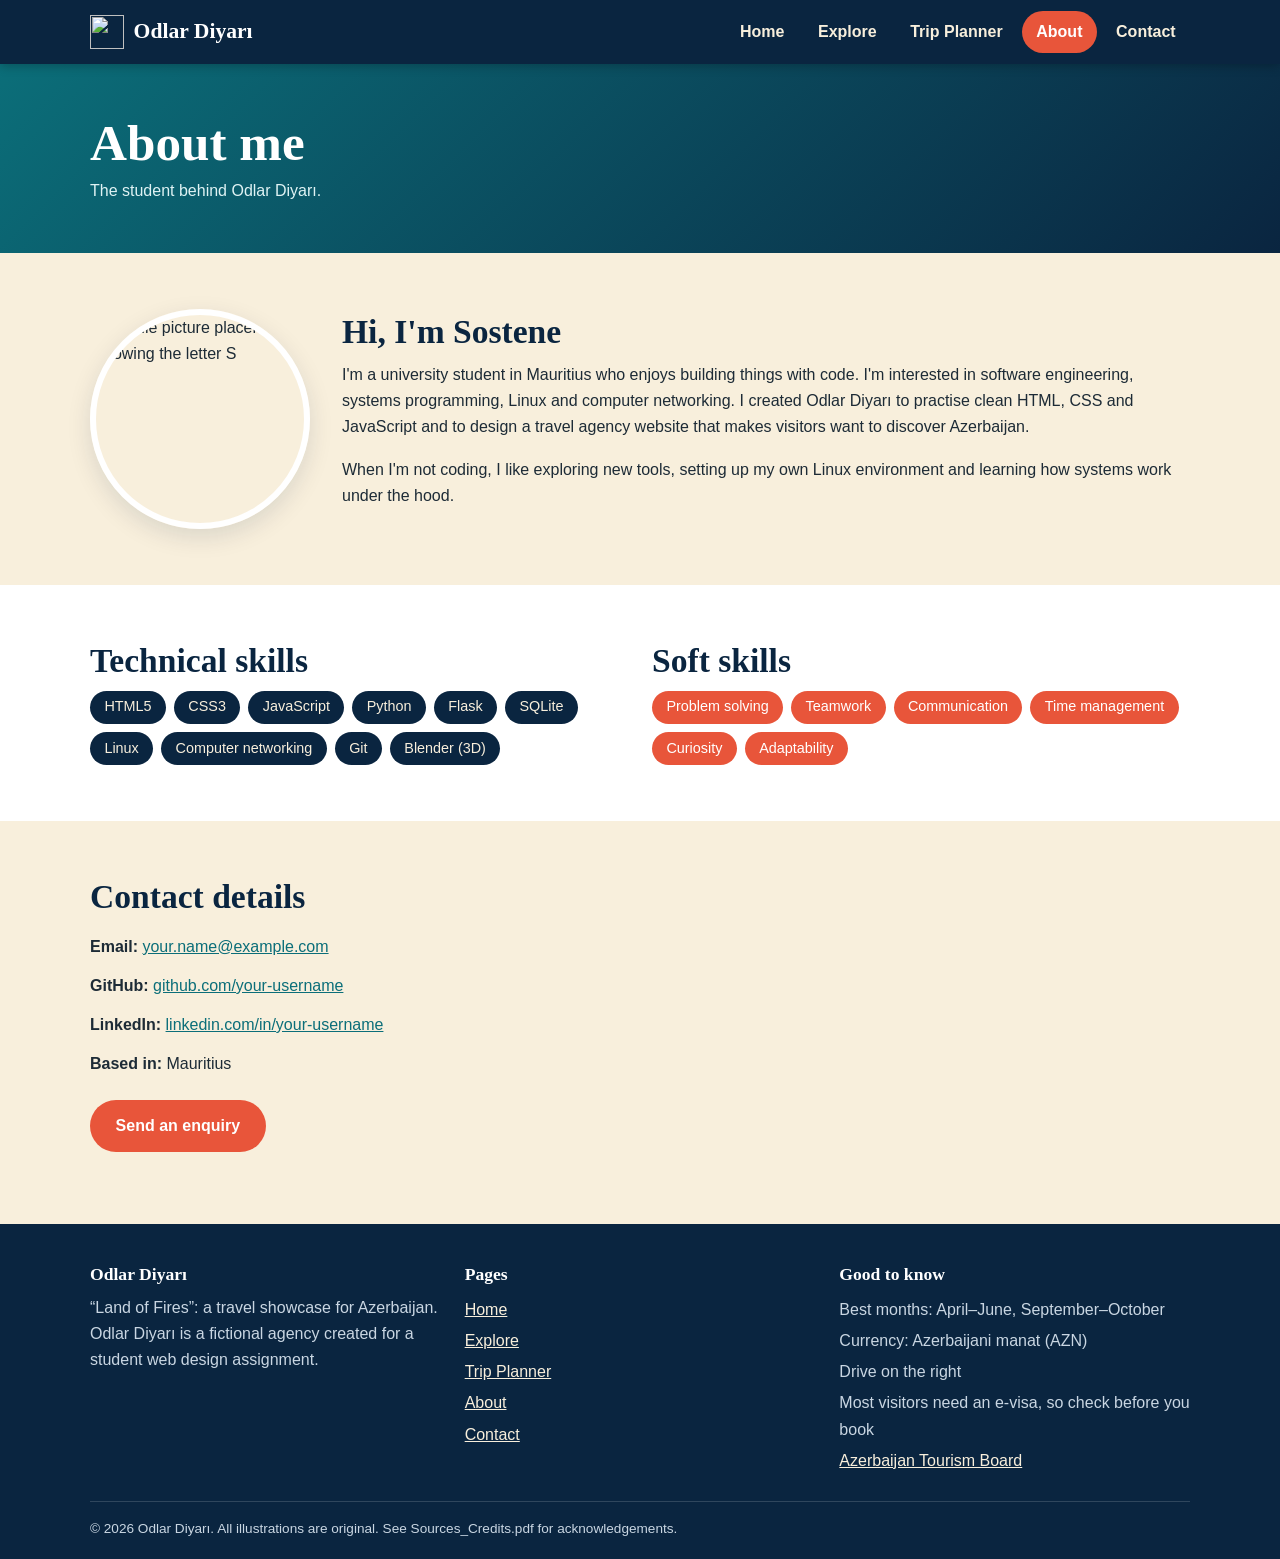
==== about.html @ 3e4c6d62 "adding explore images editing explore file" ====
<!DOCTYPE html>
<html lang="en">
<head>
  <meta charset="UTF-8">
  <meta name="viewport" content="width=device-width, initial-scale=1">
  <meta name="description" content="About the creator of Odlar Diyari: bio, skills and contact details.">
  <title>About | Odlar Diyarı</title>
  <link rel="icon" type="image/svg+xml" href="images/favicon.svg">
  <link rel="stylesheet" href="css/styles.css">
</head>
<body>
  <a class="skip-link" href="#main">Skip to main content</a>

  <header class="site-header">
    <nav class="container nav" aria-label="Main navigation">
      <a class="brand" href="index.html"><img src="images/favicon.svg" alt="">Odlar Diyarı</a>
      <button class="nav__toggle" aria-expanded="false" aria-controls="menu" aria-label="Toggle menu">&#9776;</button>
      <ul class="nav__list" id="menu">
        <li><a href="index.html">Home</a></li>
        <li><a href="explore.html">Explore</a></li>
        <li><a href="planner.html">Trip Planner</a></li>
        <li><a href="about.html" aria-current="page">About</a></li>
        <li><a href="contact.html">Contact</a></li>
      </ul>
    </nav>
  </header>

  <main id="main">
    <section class="page-banner">
      <div class="container">
        <h1>About me</h1>
        <p>The student behind Odlar Diyarı.</p>
      </div>
    </section>

    <section class="section" aria-labelledby="bio">
      <div class="container profile">
        <!-- TODO: replace images/profile.svg with your own photo, e.g. images/profile.jpg -->
        <img class="profile__pic" src="images/profile.svg" alt="Profile picture placeholder showing the letter S">
        <div>
          <h2 id="bio">Hi, I'm Sostene</h2>
          <p>I'm a university student in Mauritius who enjoys building things with code. I'm interested in software engineering, systems programming, Linux and computer networking. I created Odlar Diyarı to practise clean HTML, CSS and JavaScript and to design a travel agency website that makes visitors want to discover Azerbaijan.</p>
          <p>When I'm not coding, I like exploring new tools, setting up my own Linux environment and learning how systems work under the hood.</p>
        </div>
      </div>
    </section>

    <section class="section section--alt" aria-labelledby="skills">
      <div class="container grid grid--2">
        <div>
          <h2 id="skills">Technical skills</h2>
          <ul class="skill-list">
            <li>HTML5</li><li>CSS3</li><li>JavaScript</li><li>Python</li><li>Flask</li>
            <li>SQLite</li><li>Linux</li><li>Computer networking</li><li>Git</li><li>Blender (3D)</li>
          </ul>
        </div>
        <div>
          <h2>Soft skills</h2>
          <ul class="skill-list skill-list--soft">
            <li>Problem solving</li><li>Teamwork</li><li>Communication</li>
            <li>Time management</li><li>Curiosity</li><li>Adaptability</li>
          </ul>
        </div>
      </div>
    </section>

    <section class="section" aria-labelledby="contact-details">
      <div class="container">
        <h2 id="contact-details">Contact details</h2>
        <!-- TODO: replace every placeholder below with your real details before submitting -->
        <ul class="contact-list">
          <li><strong>Email:</strong> <a href="mailto:your.name@example.com">your.name@example.com</a></li>
          <li><strong>GitHub:</strong> <a href="https://github.com/your-username" target="_blank" rel="noopener noreferrer">github.com/your-username</a></li>
          <li><strong>LinkedIn:</strong> <a href="https://www.linkedin.com/in/your-username" target="_blank" rel="noopener noreferrer">linkedin.com/in/your-username</a></li>
          <li><strong>Based in:</strong> Mauritius</li>
        </ul>
        <p class="btn-row"><a class="btn" href="contact.html">Send an enquiry</a></p>
      </div>
    </section>
  </main>

  <footer class="site-footer">
    <div class="container grid grid--3">
      <div>
        <h2>Odlar Diyarı</h2>
        <p>&ldquo;Land of Fires&rdquo;: a travel showcase for Azerbaijan. Odlar Diyarı is a fictional agency created for a student web design assignment.</p>
      </div>
      <div>
        <h2>Pages</h2>
        <ul>
          <li><a href="index.html">Home</a></li>
          <li><a href="explore.html">Explore</a></li>
          <li><a href="planner.html">Trip Planner</a></li>
          <li><a href="about.html">About</a></li>
          <li><a href="contact.html">Contact</a></li>
        </ul>
      </div>
      <div>
        <h2>Good to know</h2>
        <ul>
          <li>Best months: April&ndash;June, September&ndash;October</li>
          <li>Currency: Azerbaijani manat (AZN)</li>
          <li>Drive on the right</li>
          <li>Most visitors need an e-visa, so check before you book</li>
          <li><a href="https://tourismboard.az" target="_blank" rel="noopener noreferrer">Azerbaijan Tourism Board</a></li>
        </ul>
      </div>
    </div>
    <div class="container footer__bottom">
      &copy; <span id="year">2026</span> Odlar Diyarı. All illustrations are original. See Sources_Credits.pdf for acknowledgements.
    </div>
  </footer>
  <script src="js/script.js"></script>
</body>
</html>
---- css/styles.css ----
/* 1. Design tokens ---------------------------------------- */
:root {
  --lagoon: #0b6e79;
  --lagoon-dark: #08505a;
  --navy: #0a2540;
  --coral: #e8553a;
  --coral-dark: #c43f27;
  --sand: #f8efdc;
  --sand-dark: #ecdcb8;
  --leaf: #2f7d4f;
  --ink: #1d2b36;
  --muted: #5a6b78;
  --white: #ffffff;
  --radius: 14px;
  --shadow: 0 8px 24px rgba(10, 37, 64, 0.12);
  --max: 1100px;
  --font-body: "Segoe UI", Roboto, "Helvetica Neue", Arial, sans-serif;
  --font-head: Georgia, "Times New Roman", serif;
}

/* 2. Base -------------------------------------------------- */
*, *::before, *::after { box-sizing: border-box; }
html { scroll-behavior: smooth; }
body {
  margin: 0;
  font-family: var(--font-body);
  color: var(--ink);
  background: var(--sand);
  line-height: 1.65;
}
img { max-width: 100%; height: auto; display: block; }
h1, h2, h3 { font-family: var(--font-head); line-height: 1.2; color: var(--navy); margin: 0 0 .6rem; }
h1 { font-size: clamp(2rem, 5vw, 3.2rem); }
h2 { font-size: clamp(1.5rem, 3vw, 2.1rem); }
h3 { font-size: 1.25rem; }
p { margin: 0 0 1rem; }
a { color: var(--lagoon); }
a:hover { color: var(--coral-dark); }
:focus-visible { outline: 3px solid var(--coral); outline-offset: 3px; }

.skip-link {
  position: absolute; left: -999px; top: 0;
  background: var(--navy); color: var(--white); padding: .6rem 1rem; z-index: 200;
}
.skip-link:focus { left: 0; }

/* 3. Layout ------------------------------------------------ */
.container { width: min(100% - 2rem, var(--max)); margin-inline: auto; }
.section { padding: 3.5rem 0; }
.section--alt { background: var(--white); }
.section__intro { max-width: 640px; color: var(--muted); }
.grid { display: grid; gap: 1.5rem; }
.grid--3 { grid-template-columns: repeat(auto-fit, minmax(250px, 1fr)); }
.grid--2 { grid-template-columns: repeat(auto-fit, minmax(300px, 1fr)); }

/* 4. Header / navigation ---------------------------------- */
.site-header {
  background: var(--navy);
  position: sticky; top: 0; z-index: 100;
  box-shadow: 0 2px 10px rgba(0,0,0,.25);
}
.nav { display: flex; align-items: center; justify-content: space-between; min-height: 64px; }
.brand {
  display: flex; align-items: center; gap: .6rem;
  color: var(--white); text-decoration: none;
  font-family: var(--font-head); font-size: 1.35rem; font-weight: bold;
}
.brand img { width: 34px; height: 34px; }
.brand:hover { color: var(--sand); }
.nav__toggle {
  display: none; background: none; border: 2px solid var(--sand);
  color: var(--sand); font-size: 1.3rem; border-radius: 8px; padding: .2rem .6rem; cursor: pointer;
}
.nav__list { list-style: none; display: flex; gap: .3rem; margin: 0; padding: 0; }
.nav__list a {
  display: block; padding: .5rem .9rem; border-radius: 999px;
  color: var(--sand); text-decoration: none; font-weight: 600;
}
.nav__list a:hover { background: rgba(255,255,255,.12); color: var(--white); }
.nav__list a[aria-current="page"] { background: var(--coral); color: var(--white); }

/* 5. Hero -------------------------------------------------- */
.hero { position: relative; color: var(--white); background: var(--lagoon-dark); overflow: hidden; }
.hero__img { width: 100%; height: 520px; object-fit: cover; }
.hero__overlay {
  position: absolute; inset: 0;
  background: linear-gradient(180deg, rgba(10,37,64,.15) 0%, rgba(10,37,64,.72) 100%);
  display: flex; align-items: flex-end;
}
.hero__text { padding-bottom: 2.5rem; max-width: 720px; }
.hero__text h1 { color: var(--white); text-shadow: 0 2px 10px rgba(0,0,0,.4); }
.hero__text p { font-size: 1.15rem; text-shadow: 0 1px 6px rgba(0,0,0,.5); }
.eyebrow { text-transform: uppercase; letter-spacing: .15em; font-size: .8rem; font-weight: 700; color: var(--sand-dark); }
.page-banner { background: linear-gradient(135deg, var(--lagoon), var(--navy)); color: var(--white); padding: 3rem 0; }
.page-banner h1 { color: var(--white); margin-bottom: .3rem; }
.page-banner p { margin: 0; max-width: 640px; color: #dff3f4; }

.btn {
  display: inline-block; background: var(--coral); color: var(--white);
  border: 0; border-radius: 999px; padding: .8rem 1.6rem;
  font: inherit; font-weight: 700; text-decoration: none; cursor: pointer;
  transition: transform .15s ease, background .15s ease;
}
.btn:hover { background: var(--coral-dark); color: var(--white); transform: translateY(-2px); }
.btn--ghost { background: transparent; border: 2px solid var(--white); }
.btn--ghost:hover { background: var(--white); color: var(--navy); }
.btn-row { display: flex; gap: .8rem; flex-wrap: wrap; margin-top: 1rem; }

/* 6. Cards ------------------------------------------------- */
.card {
  background: var(--white); border-radius: var(--radius);
  box-shadow: var(--shadow); overflow: hidden; display: flex; flex-direction: column;
}
.card__body { padding: 1.2rem 1.3rem 1.4rem; }
.card--reason { padding: 1.5rem; border-top: 5px solid var(--coral); }
.card--reason .icon { font-size: 2rem; display: block; margin-bottom: .4rem; }
.facts { display: grid; grid-template-columns: repeat(auto-fit, minmax(150px, 1fr)); gap: 1rem; margin-top: 1.5rem; }
.fact { background: var(--sand); border-radius: var(--radius); padding: 1rem; text-align: center; }
.fact strong { display: block; font-family: var(--font-head); font-size: 1.6rem; color: var(--lagoon); }

/* 7. Explore ----------------------------------------------- */
.attraction { display: grid; grid-template-columns: 1fr 1fr; gap: 2rem; align-items: center; margin-bottom: 2.5rem; }
.attraction:nth-child(even) .attraction__img { order: 2; }
.attraction__img { border-radius: var(--radius); box-shadow: var(--shadow); width: 100%; }
.tag { display: inline-block; background: var(--sand-dark); color: var(--navy); border-radius: 999px; padding: .15rem .7rem; font-size: .8rem; font-weight: 700; margin-right: .3rem; }
.dish-list { list-style: none; padding: 0; margin: 0; }
.dish-list li { padding: .6rem 0; border-bottom: 1px dashed var(--sand-dark); }
.dish-list strong { color: var(--coral-dark); }
.callout { background: var(--lagoon); color: var(--white); border-radius: var(--radius); padding: 1.5rem 1.8rem; }
.callout a { color: var(--sand); font-weight: 700; }

/* 8. About ------------------------------------------------- */
.profile { display: grid; grid-template-columns: 220px 1fr; gap: 2rem; align-items: center; }
.profile__pic { width: 220px; height: 220px; border-radius: 50%; border: 6px solid var(--white); box-shadow: var(--shadow); object-fit: cover; }
.skill-list { list-style: none; padding: 0; margin: 0; display: flex; flex-wrap: wrap; gap: .5rem; }
.skill-list li { background: var(--navy); color: var(--sand); border-radius: 999px; padding: .3rem .9rem; font-size: .9rem; }
.skill-list--soft li { background: var(--coral); color: var(--white); }
.contact-list { list-style: none; padding: 0; margin: 0; }
.contact-list li { padding: .4rem 0; }

/* 9. Forms ------------------------------------------------- */
.form-card { background: var(--white); border-radius: var(--radius); box-shadow: var(--shadow); padding: 2rem; }
fieldset { border: 1px solid var(--sand-dark); border-radius: var(--radius); margin: 0 0 1.4rem; padding: 1rem 1.2rem 1.2rem; }
legend { font-weight: 700; color: var(--navy); padding: 0 .5rem; }
.field { margin-bottom: 1rem; }
.field label, .field .label { display: block; font-weight: 600; margin-bottom: .3rem; }
.req { color: var(--coral-dark); }
input[type="text"], input[type="email"], input[type="tel"], input[type="date"],
input[type="number"], select, textarea {
  width: 100%; font: inherit; padding: .65rem .8rem;
  border: 2px solid var(--sand-dark); border-radius: 10px; background: #fffdf8; color: var(--ink);
}
input:focus, select:focus, textarea:focus { border-color: var(--lagoon); outline: none; box-shadow: 0 0 0 3px rgba(11,110,121,.2); }
input:user-invalid, textarea:user-invalid, select:user-invalid { border-color: var(--coral); }
textarea { min-height: 130px; resize: vertical; }
.inline-options { display: flex; flex-wrap: wrap; gap: .4rem 1.4rem; }
.inline-options label { font-weight: 400; display: flex; align-items: center; gap: .4rem; margin: 0; }
input[type="range"] { width: 100%; accent-color: var(--coral); }
.hint { font-size: .85rem; color: var(--muted); margin: .25rem 0 0; }
.confirmation { display: none; border: 3px solid var(--leaf); background: #eaf6ee; border-radius: var(--radius); padding: 1.5rem 1.8rem; margin-bottom: 1.5rem; }
.confirmation.is-visible { display: block; animation: pop .35s ease; }
.confirmation h2 { color: var(--leaf); }
.confirmation ol { padding-left: 1.2rem; }
@keyframes pop { from { opacity: 0; transform: translateY(-8px); } to { opacity: 1; transform: none; } }

/* 10. Planner ---------------------------------------------- */
.planner { display: grid; grid-template-columns: 1.2fr 1fr; gap: 2rem; align-items: start; }
.result { background: var(--navy); color: var(--white); border-radius: var(--radius); padding: 1.6rem; position: sticky; top: 84px; }
.result h2 { color: var(--white); }
.result table { width: 100%; border-collapse: collapse; margin: 1rem 0; }
.result td { padding: .4rem 0; border-bottom: 1px solid rgba(255,255,255,.2); }
.result td:last-child { text-align: right; }
.result .total td { font-weight: 700; font-size: 1.2rem; border-bottom: 0; color: var(--sand); }
.result .note { font-size: .82rem; color: #bcd0e0; }
.check-grid { display: grid; gap: .5rem; }
.check-grid label { display: flex; gap: .6rem; align-items: center; background: var(--sand); border-radius: 10px; padding: .6rem .8rem; font-weight: 400; margin: 0; }
.check-grid .price { margin-left: auto; color: var(--muted); font-size: .9rem; white-space: nowrap; }

/* 11. Footer ----------------------------------------------- */
.site-footer { background: var(--navy); color: #c9d6e2; padding: 2.5rem 0 1.2rem; margin-top: 0; }
.site-footer h2 { color: var(--white); font-size: 1.1rem; }
.site-footer a { color: var(--sand); }
.site-footer ul { list-style: none; margin: 0; padding: 0; }
.site-footer li { padding: .15rem 0; }
.footer__bottom { border-top: 1px solid rgba(255,255,255,.15); margin-top: 1.5rem; padding-top: 1rem; font-size: .85rem; }

/* 12. Utilities -------------------------------------------- */
.center { text-align: center; }
.mt { margin-top: 2rem; }
.visually-hidden { position: absolute; width: 1px; height: 1px; overflow: hidden; clip: rect(0 0 0 0); white-space: nowrap; }

/* 13. Responsive ------------------------------------------- */
@media (max-width: 800px) {
  .nav__toggle { display: block; }
  .nav__list {
    display: none; position: absolute; top: 64px; left: 0; right: 0;
    flex-direction: column; background: var(--navy); padding: .6rem 1rem 1rem; gap: .2rem;
  }
  .nav__list.is-open { display: flex; }
  .hero__img { height: 420px; }
  .attraction, .profile, .planner { grid-template-columns: 1fr; }
  .attraction:nth-child(even) .attraction__img { order: 0; }
  .profile__pic { margin-inline: auto; }
  .result { position: static; }
}
@media (prefers-reduced-motion: reduce) {
  * { animation: none !important; transition: none !important; scroll-behavior: auto !important; }
}
@media print {
  .site-header, .site-footer, .btn { display: none; }
  body { background: #fff; }
}
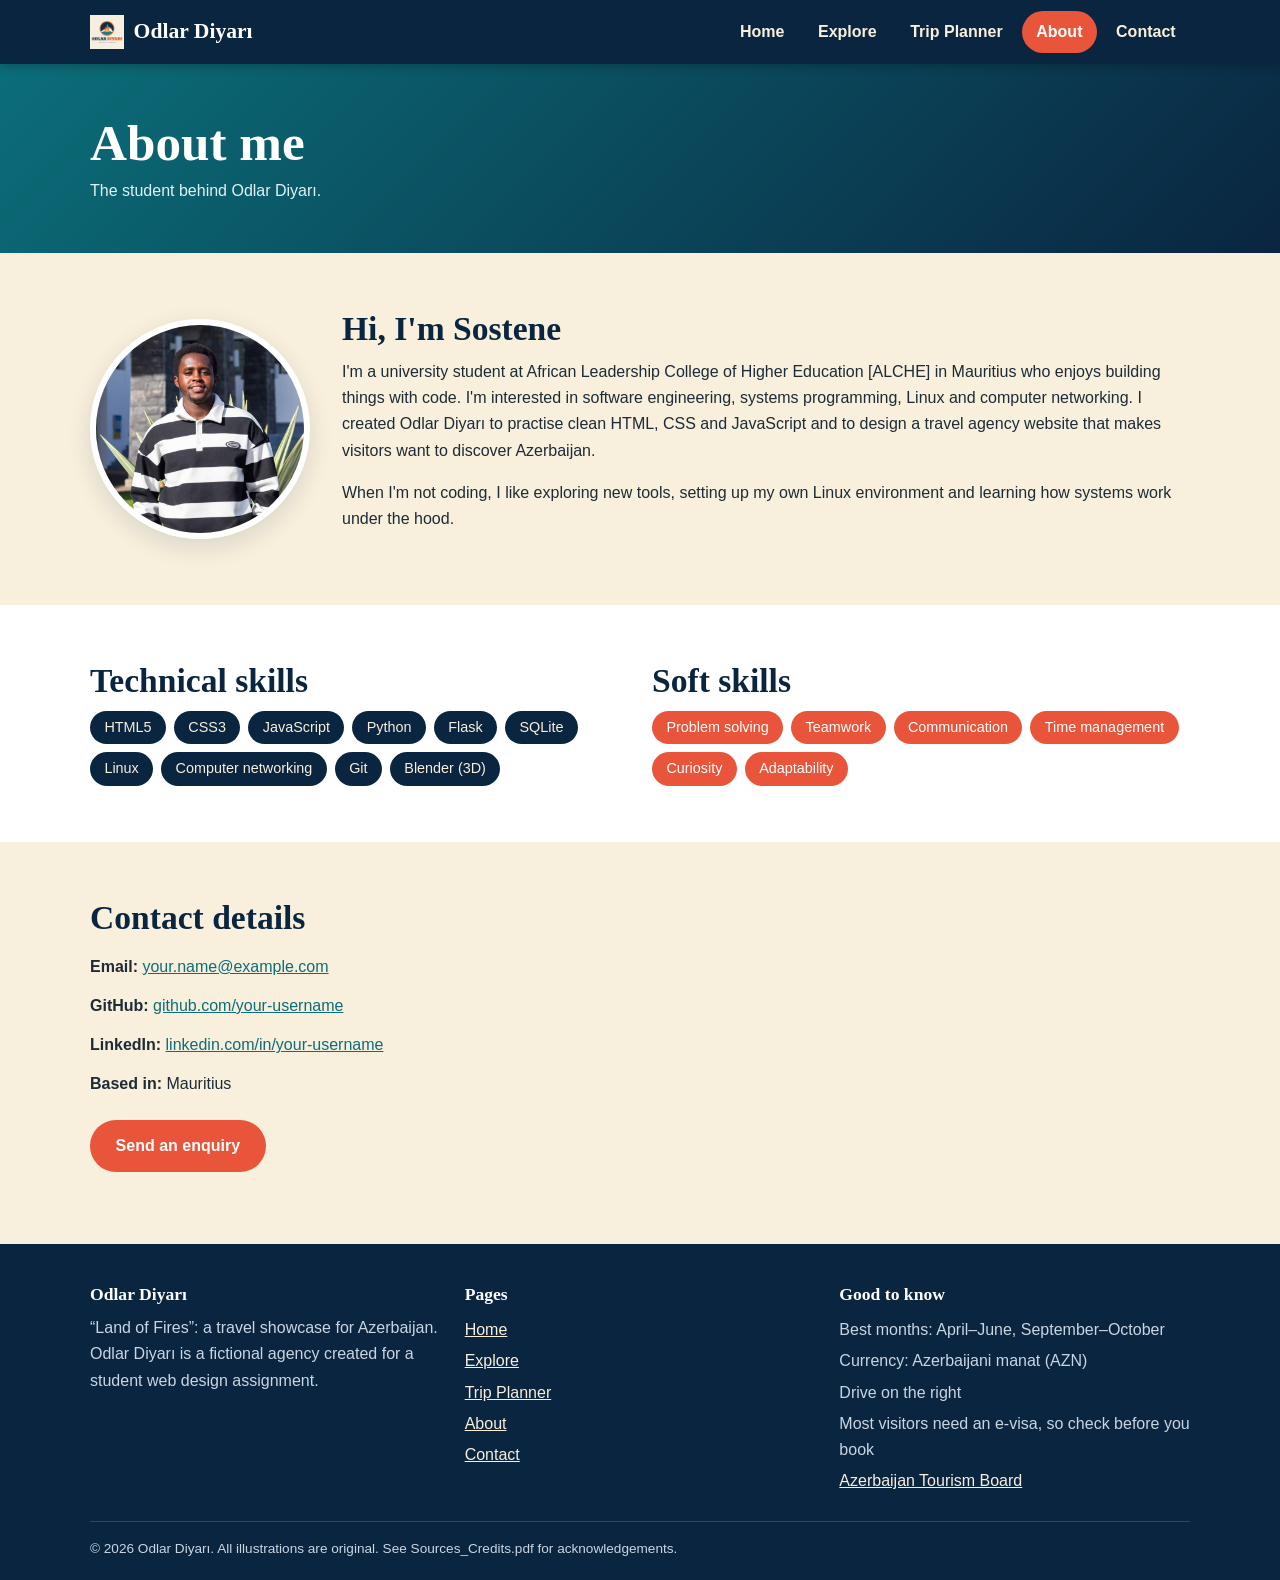
==== commit b0618b29: "story of azerbaijan" ====
--- a/about.html
+++ b/about.html
@@ -5,7 +5,7 @@
   <meta name="viewport" content="width=device-width, initial-scale=1">
   <meta name="description" content="About the creator of Odlar Diyari: bio, skills and contact details.">
   <title>About | Odlar Diyarı</title>
-  <link rel="icon" type="image/svg+xml" href="images/favicon.svg">
+  <link rel="icon" type="image/svg+xml" href="images/logo/odlar-diyari-favicon.png">
   <link rel="stylesheet" href="css/styles.css">
 </head>
 <body>
@@ -13,7 +13,7 @@
 
   <header class="site-header">
     <nav class="container nav" aria-label="Main navigation">
-      <a class="brand" href="index.html"><img src="images/favicon.svg" alt="">Odlar Diyarı</a>
+      <a class="brand" href="index.html"><img src="images/logo/odlar-diyari-logo-stacked.png" alt="">Odlar Diyarı</a>
       <button class="nav__toggle" aria-expanded="false" aria-controls="menu" aria-label="Toggle menu">&#9776;</button>
       <ul class="nav__list" id="menu">
         <li><a href="index.html">Home</a></li>
@@ -35,11 +35,11 @@
 
     <section class="section" aria-labelledby="bio">
       <div class="container profile">
-        <!-- TODO: replace images/profile.svg with your own photo, e.g. images/profile.jpg -->
-        <img class="profile__pic" src="images/profile.svg" alt="Profile picture placeholder showing the letter S">
+        
+        <img class="profile__pic" src="images/about/Sostene_profile.jpeg" alt="Profile picture placeholder showing the letter S">
         <div>
           <h2 id="bio">Hi, I'm Sostene</h2>
-          <p>I'm a university student in Mauritius who enjoys building things with code. I'm interested in software engineering, systems programming, Linux and computer networking. I created Odlar Diyarı to practise clean HTML, CSS and JavaScript and to design a travel agency website that makes visitors want to discover Azerbaijan.</p>
+          <p>I'm a university student at African Leadership College of Higher Education [ALCHE] in Mauritius who enjoys building things with code. I'm interested in software engineering, systems programming, Linux and computer networking. I created Odlar Diyarı to practise clean HTML, CSS and JavaScript and to design a travel agency website that makes visitors want to discover Azerbaijan.</p>
           <p>When I'm not coding, I like exploring new tools, setting up my own Linux environment and learning how systems work under the hood.</p>
         </div>
       </div>
--- a/css/styles.css
+++ b/css/styles.css
@@ -210,3 +210,281 @@
   .site-header, .site-footer, .btn { display: none; }
   body { background: #fff; }
 }
+/* 14. History timeline (home page) ----------------------- */
+
+.era-nav {
+  display: flex;
+  flex-wrap: wrap;
+  gap: 0.5rem;
+  margin: 1.2rem 0 2rem;
+}
+
+.era-nav a {
+  background: var(--sand);
+  color: var(--navy);
+  text-decoration: none;
+  border: 2px solid var(--sand-dark);
+  border-radius: 999px;
+  padding: 0.3rem 0.9rem;
+  font-size: 0.9rem;
+  font-weight: 600;
+}
+
+.era-nav a:hover {
+  background: var(--navy);
+  color: var(--white);
+  border-color: var(--navy);
+}
+
+.timeline {
+  position: relative;
+  margin: 0 0 2rem;
+  padding-left: 1.8rem;
+  border-left: 3px solid var(--sand-dark);
+}
+
+.era {
+  margin-bottom: 2.6rem;
+  scroll-margin-top: 84px;
+}
+
+.era h3 {
+  font-size: 1.45rem;
+  margin-bottom: 1rem;
+}
+
+.era__dates {
+  display: inline-block;
+  margin-left: 0.5rem;
+  vertical-align: middle;
+  background: var(--navy);
+  color: var(--sand);
+  border-radius: 999px;
+  padding: 0.1rem 0.7rem;
+  font-family: var(--font-body);
+  font-size: 0.78rem;
+  font-weight: 600;
+}
+
+.event {
+  position: relative;
+  background: var(--sand);
+  border-radius: var(--radius);
+  padding: 1rem 1.2rem 0.4rem;
+  margin-bottom: 1rem;
+}
+
+.event::before {
+  content: "";
+  position: absolute;
+  left: calc(-1.8rem - 9px);
+  top: 1.2rem;
+  width: 15px;
+  height: 15px;
+  border-radius: 50%;
+  background: var(--coral);
+  border: 3px solid var(--white);
+}
+
+.event__year {
+  font-family: var(--font-head);
+  font-weight: bold;
+  font-size: 1.05rem;
+  color: var(--lagoon);
+  margin-bottom: 0.2rem;
+}
+
+/* Phones and small screens */
+@media (max-width: 800px) {
+  .timeline {
+    padding-left: 1.2rem;
+  }
+
+  .event::before {
+    left: calc(-1.2rem - 9px);
+  }
+
+  .era__dates {
+    display: block;
+    margin: 0.4rem 0 0;
+    width: fit-content;
+  }
+}/* 16. History picture cards: text pops up when you hover the picture */
+
+.timeline {
+  padding-left: 0;
+  border-left: none;
+}
+
+.era__grid {
+  display: grid;
+  grid-template-columns: repeat(auto-fill, minmax(290px, 1fr));
+  gap: 1.2rem;
+}
+
+.event {
+  position: relative;
+  overflow: hidden;
+  min-height: 330px;
+  margin-bottom: 0;
+  padding: 0;
+  background: var(--navy);
+  border-radius: var(--radius);
+  box-shadow: var(--shadow);
+  cursor: pointer;
+  transition: transform 0.35s ease, box-shadow 0.35s ease;
+}
+
+.event::before {
+  display: none;
+}
+
+.event:hover,
+.event:focus {
+  transform: translateY(-8px);
+  box-shadow: 0 18px 36px rgba(10, 37, 64, 0.28);
+}
+
+.event:focus-visible {
+  outline: 3px solid var(--coral);
+  outline-offset: 3px;
+}
+
+/* The picture fills the whole card */
+.event__photo {
+  position: absolute;
+  inset: 0;
+  width: 100%;
+  height: 100%;
+  margin: 0;
+  border: 0;
+  border-radius: 0;
+  box-shadow: none;
+  aspect-ratio: auto;
+  object-fit: cover;
+  transition: transform 0.6s ease;
+}
+
+.event:hover .event__photo,
+.event:focus .event__photo {
+  transform: scale(1.1);
+}
+
+/* Year label: sits on the picture, moves to the top when text appears */
+.event__year {
+  position: absolute;
+  top: calc(100% - 3.4rem);
+  left: 0;
+  right: 0;
+  z-index: 2;
+  display: flex;
+  align-items: center;
+  height: 3.4rem;
+  margin: 0;
+  padding: 0 1rem;
+  color: var(--white);
+  font-size: 1.1rem;
+  background: linear-gradient(to top, rgba(10, 37, 64, 0.9), rgba(10, 37, 64, 0));
+  transition: top 0.4s ease, background 0.4s ease;
+}
+
+.event__year::after {
+  content: "Hover to read";
+  margin-left: auto;
+  font-family: var(--font-body);
+  font-size: 0.72rem;
+  font-weight: 600;
+  letter-spacing: 0.06em;
+  text-transform: uppercase;
+  opacity: 0.85;
+  transition: opacity 0.3s ease;
+}
+
+.event:hover .event__year,
+.event:focus .event__year {
+  top: 0;
+  color: var(--sand-dark);
+  background: transparent;
+}
+
+.event:hover .event__year::after,
+.event:focus .event__year::after {
+  opacity: 0;
+}
+
+/* The story text: hidden at first, pops up over the picture */
+.event p:not(.event__year) {
+  position: absolute;
+  inset: 0;
+  z-index: 1;
+  margin: 0;
+  padding: 3.6rem 1.2rem 1.2rem;
+  overflow-y: auto;
+  color: var(--white);
+  font-size: 0.9rem;
+  line-height: 1.55;
+  background: rgba(10, 37, 64, 0.93);
+  opacity: 0;
+  transform: translateY(24px);
+  transition: opacity 0.4s ease, transform 0.4s ease;
+}
+
+.event:hover p:not(.event__year),
+.event:focus p:not(.event__year) {
+  opacity: 1;
+  transform: translateY(0);
+}
+
+/* Phones and touch screens: picture on top, text underneath, always visible */
+@media (max-width: 800px), (hover: none) {
+  .event {
+    display: flex;
+    flex-direction: column;
+    min-height: 0;
+    background: var(--sand);
+    cursor: default;
+  }
+
+  .event:hover,
+  .event:focus {
+    transform: none;
+    box-shadow: var(--shadow);
+  }
+
+  .event__photo {
+    position: static;
+    order: -1;
+    height: 190px;
+  }
+
+  .event:hover .event__photo,
+  .event:focus .event__photo {
+    transform: none;
+  }
+
+  .event__year,
+  .event:hover .event__year,
+  .event:focus .event__year {
+    position: static;
+    display: block;
+    height: auto;
+    padding: 0.8rem 1.2rem 0;
+    color: var(--lagoon);
+    background: none;
+  }
+
+  .event__year::after {
+    display: none;
+  }
+
+  .event p:not(.event__year) {
+    position: static;
+    padding: 0.2rem 1.2rem 1.2rem;
+    overflow: visible;
+    color: var(--ink);
+    font-size: 1rem;
+    background: none;
+    opacity: 1;
+    transform: none;
+  }
+}
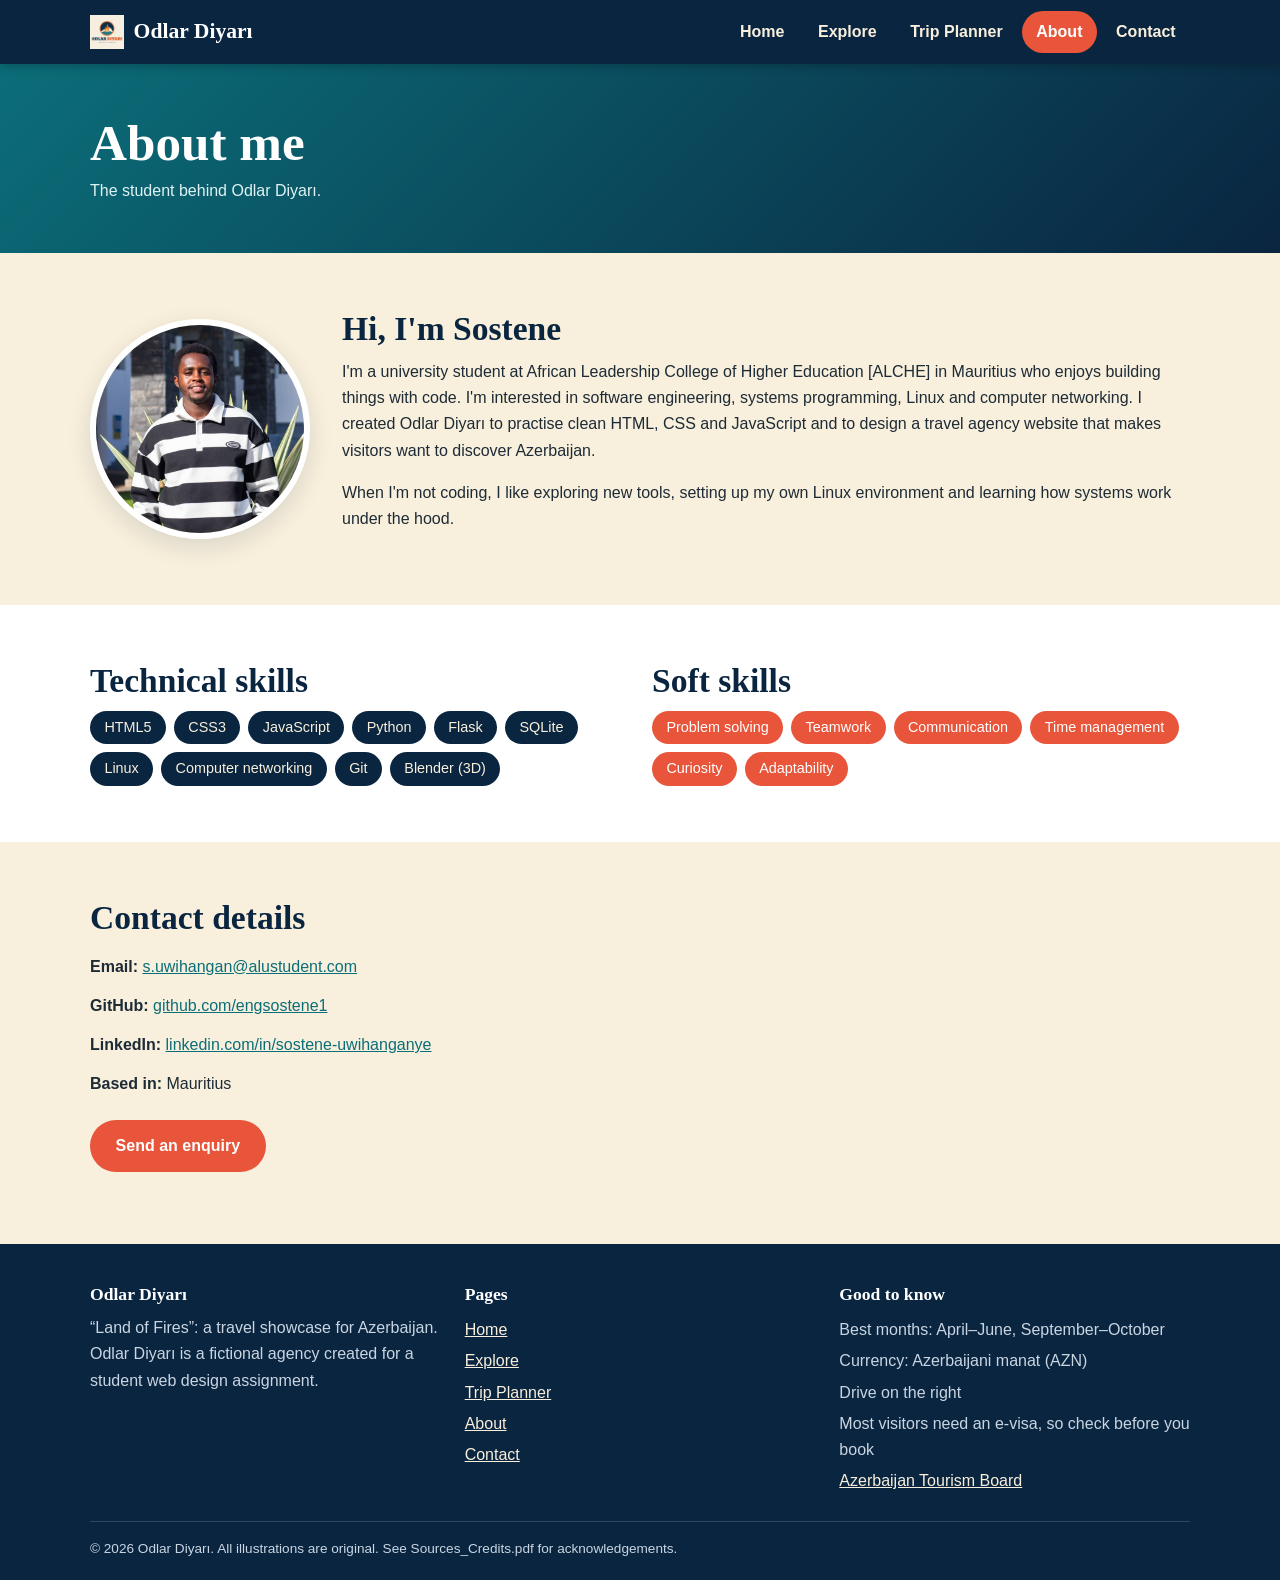
==== commit 52d01dbf: "updating my contact details" ====
--- a/about.html
+++ b/about.html
@@ -69,9 +69,9 @@
         <h2 id="contact-details">Contact details</h2>
         <!-- TODO: replace every placeholder below with your real details before submitting -->
         <ul class="contact-list">
-          <li><strong>Email:</strong> <a href="mailto:your.name@example.com">your.name@example.com</a></li>
-          <li><strong>GitHub:</strong> <a href="https://github.com/your-username" target="_blank" rel="noopener noreferrer">github.com/your-username</a></li>
-          <li><strong>LinkedIn:</strong> <a href="https://www.linkedin.com/in/your-username" target="_blank" rel="noopener noreferrer">linkedin.com/in/your-username</a></li>
+          <li><strong>Email:</strong> <a href="mailto:s.uwihangan@alustudent.com">s.uwihangan@alustudent.com</a></li>
+          <li><strong>GitHub:</strong> <a href="https://github.com/engsostene1" target="_blank" rel="noopener noreferrer">github.com/engsostene1</a></li>
+          <li><strong>LinkedIn:</strong> <a href="https://www.linkedin.com/in/sostene-uwihanganye-84666a297/" target="_blank" rel="noopener noreferrer">linkedin.com/in/sostene-uwihanganye</a></li>
           <li><strong>Based in:</strong> Mauritius</li>
         </ul>
         <p class="btn-row"><a class="btn" href="contact.html">Send an enquiry</a></p>
